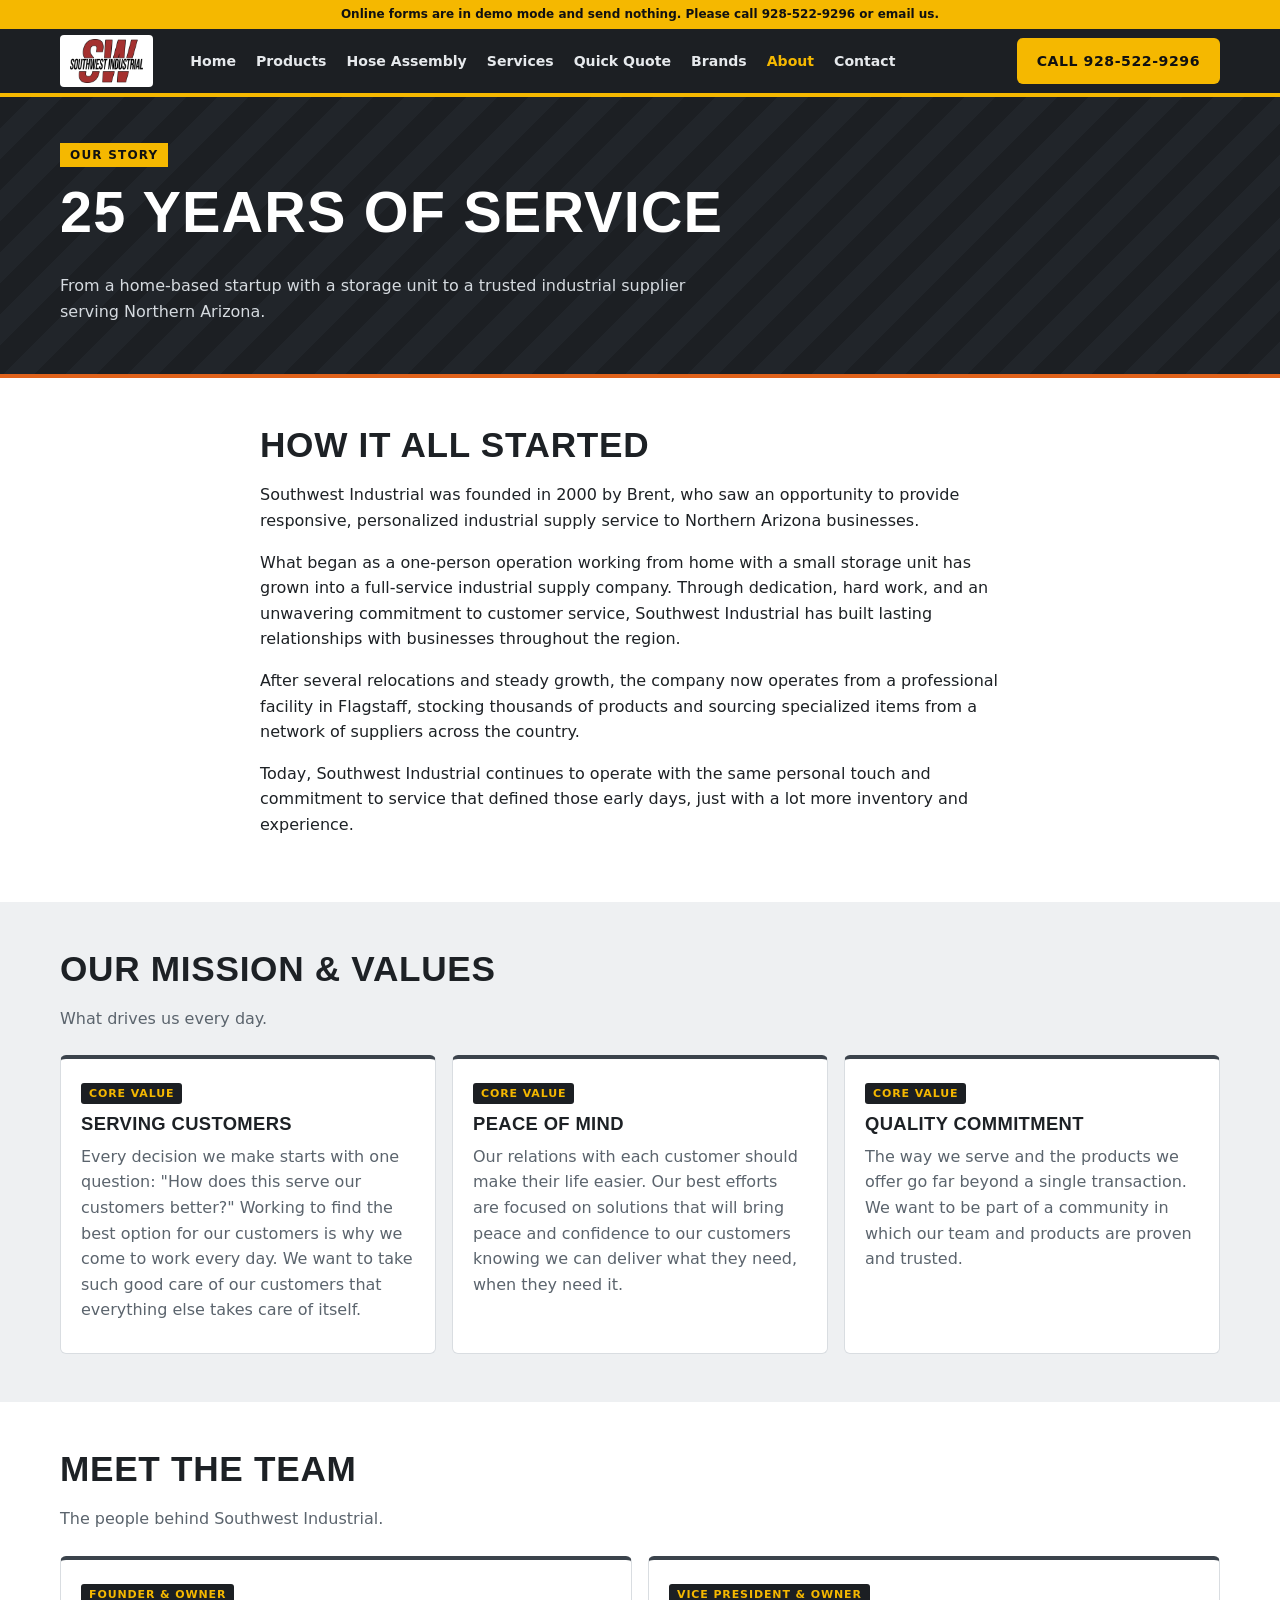
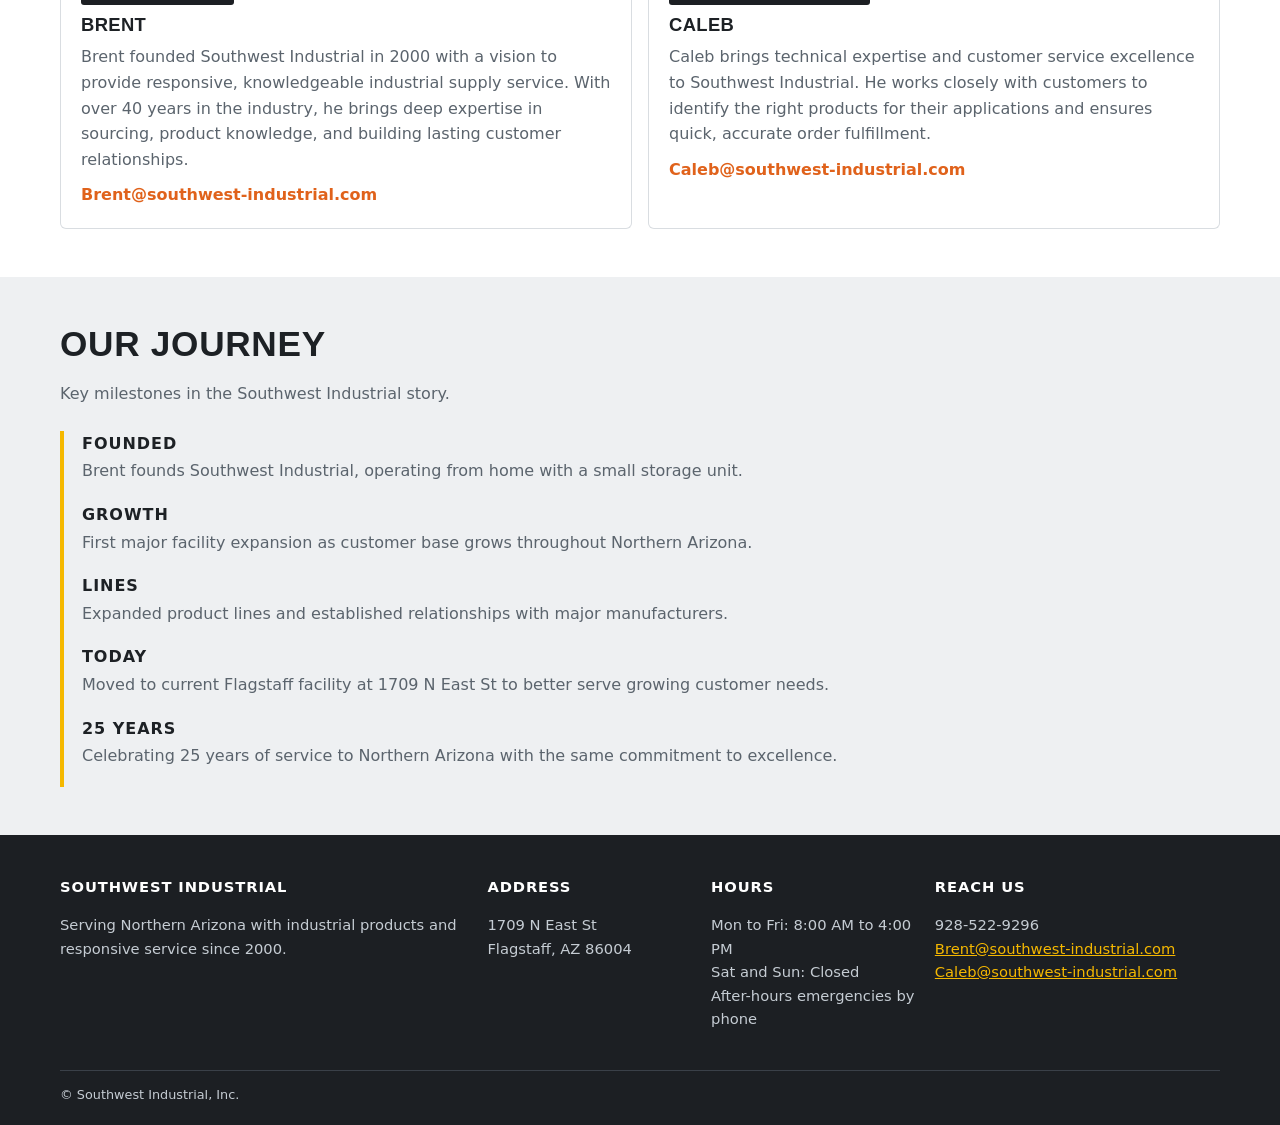
==== about/index.html @ f13c0bec "Legacy SPA route redirects, 404 page, bump asset version" ====
<!doctype html><html lang="en"><head><meta charset="utf-8"><title>Redirecting to About | Southwest Industrial</title><link rel="canonical" href="https://southwest-industrial.com/about.html"><meta name="robots" content="noindex,follow"><meta http-equiv="refresh" content="0; url=../about.html"><script>location.replace("../about.html"+location.search+location.hash)</script></head><body><p>This page has moved to <a href="../about.html">About</a>.</p></body></html>
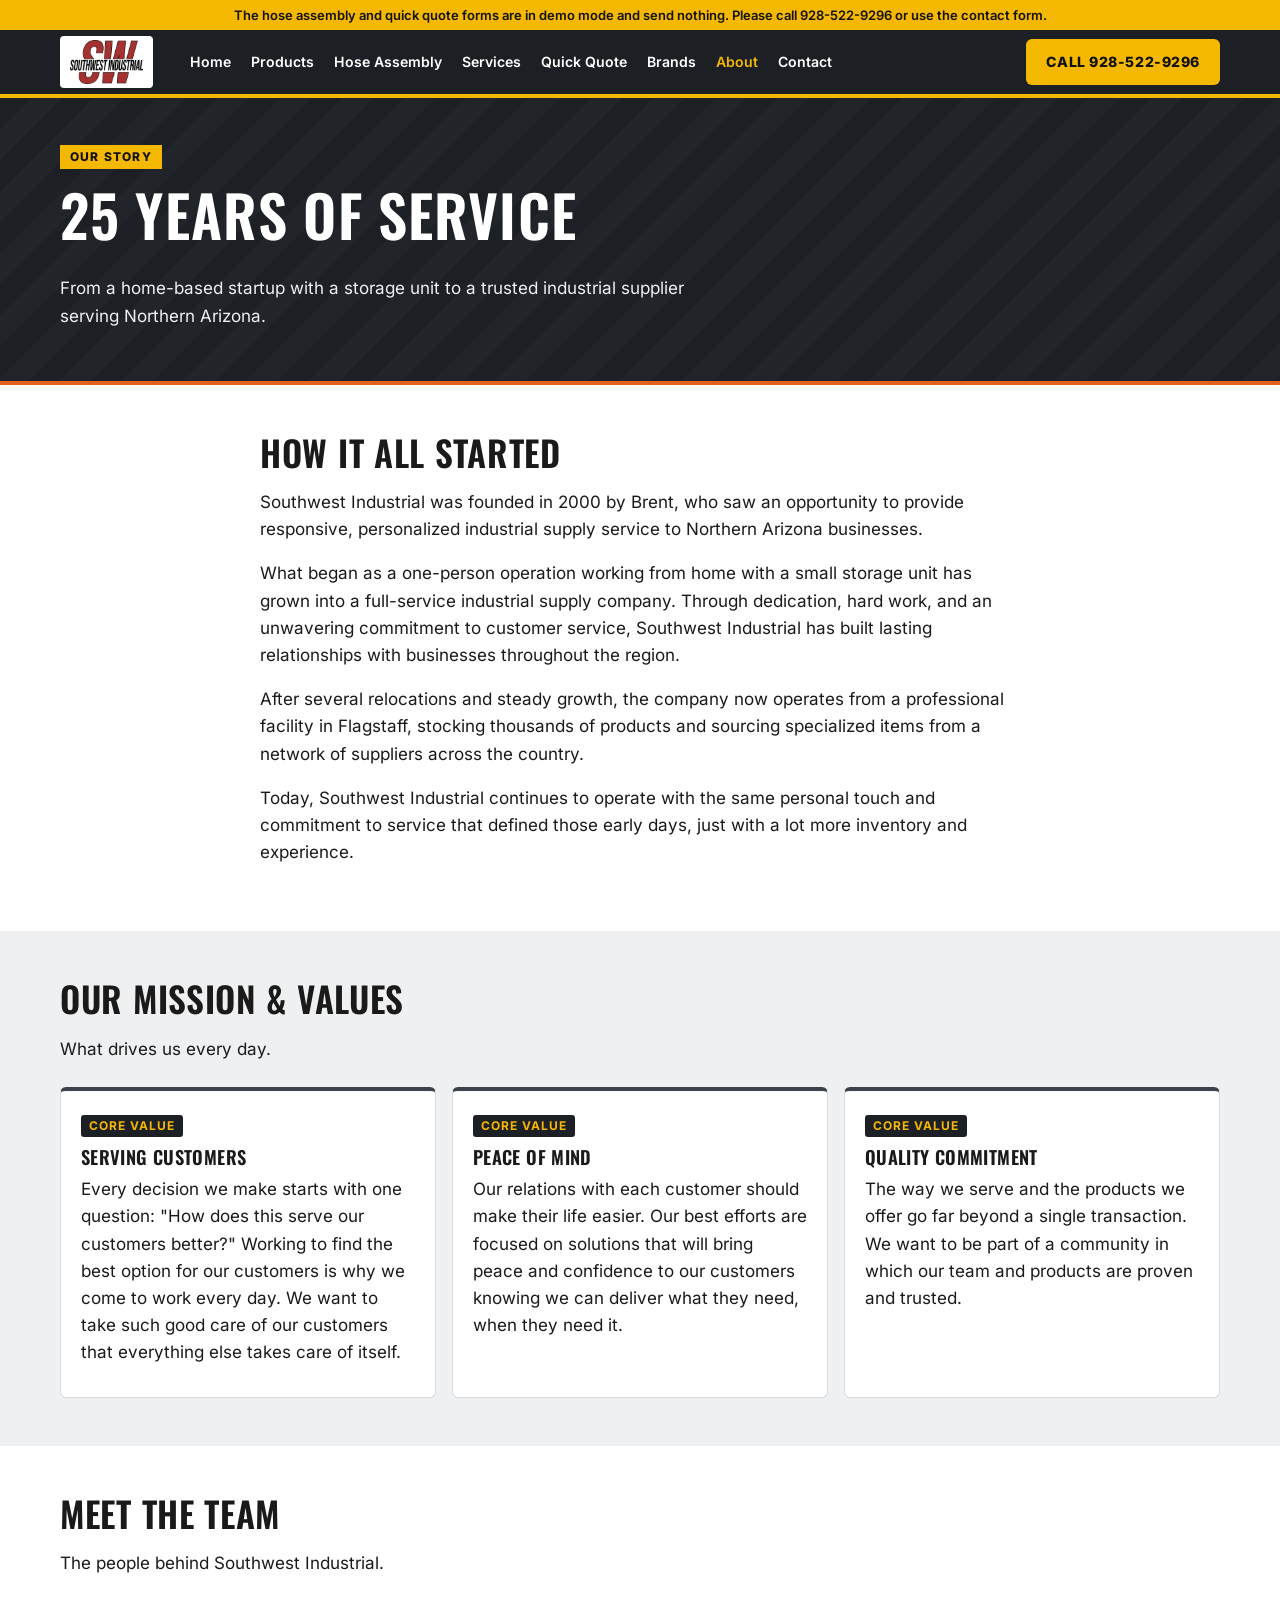
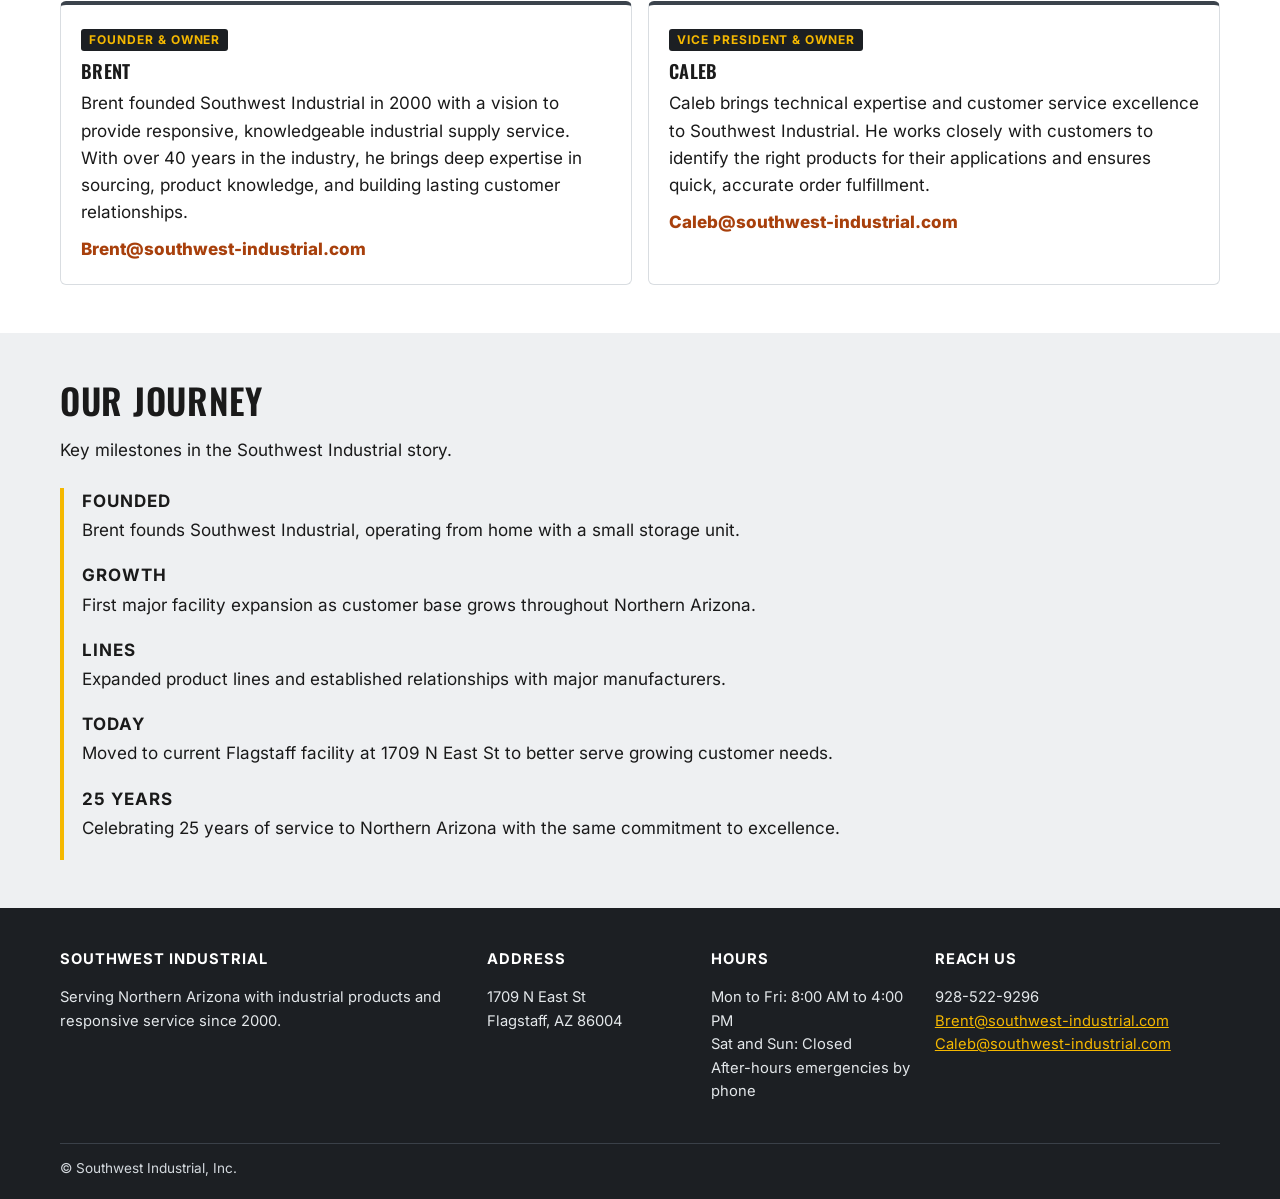
==== commit 34e06345: "Private page-view stats: Cloudflare Web Analytics beacon (external, SRI, cookieless, no visible coun" ====
--- a/about/index.html
+++ b/about/index.html
@@ -1 +1 @@
-<!doctype html><html lang="en"><head><meta charset="utf-8"><title>Redirecting to About | Southwest Industrial</title><link rel="canonical" href="https://southwest-industrial.com/about.html"><meta name="robots" content="noindex,follow"><meta http-equiv="refresh" content="0; url=../about.html"><script>location.replace("../about.html"+location.search+location.hash)</script></head><body><p>This page has moved to <a href="../about.html">About</a>.</p></body></html>
+<!doctype html><html lang="en"><head><meta charset="utf-8"><title>Redirecting to About | Southwest Industrial</title><link rel="canonical" href="https://southwest-industrial.com/about.html"><meta name="robots" content="noindex,follow"><meta http-equiv="refresh" content="0; url=../about.html"><script>location.replace("../about.html"+location.search+location.hash)</script></head><body><p>This page has moved to <a href="../about.html">About</a>.</p><script defer src="https://static.cloudflareinsights.com/beacon.min.js/vce701823e78c4301a35b7e07294d87301792088814092" integrity="sha512-UKNk8GbxkABxKcXYuLkO16EleLGUkcvJWtpSNmExE0Too3ZaFAxTscNWEc1OdAv5/BikHawapSCaiD2XCmp+Bw==" crossorigin="anonymous" data-cf-beacon='{"token":"66372faf2f014e2a80ebbb38c5d22c35"}'></script></body></html>
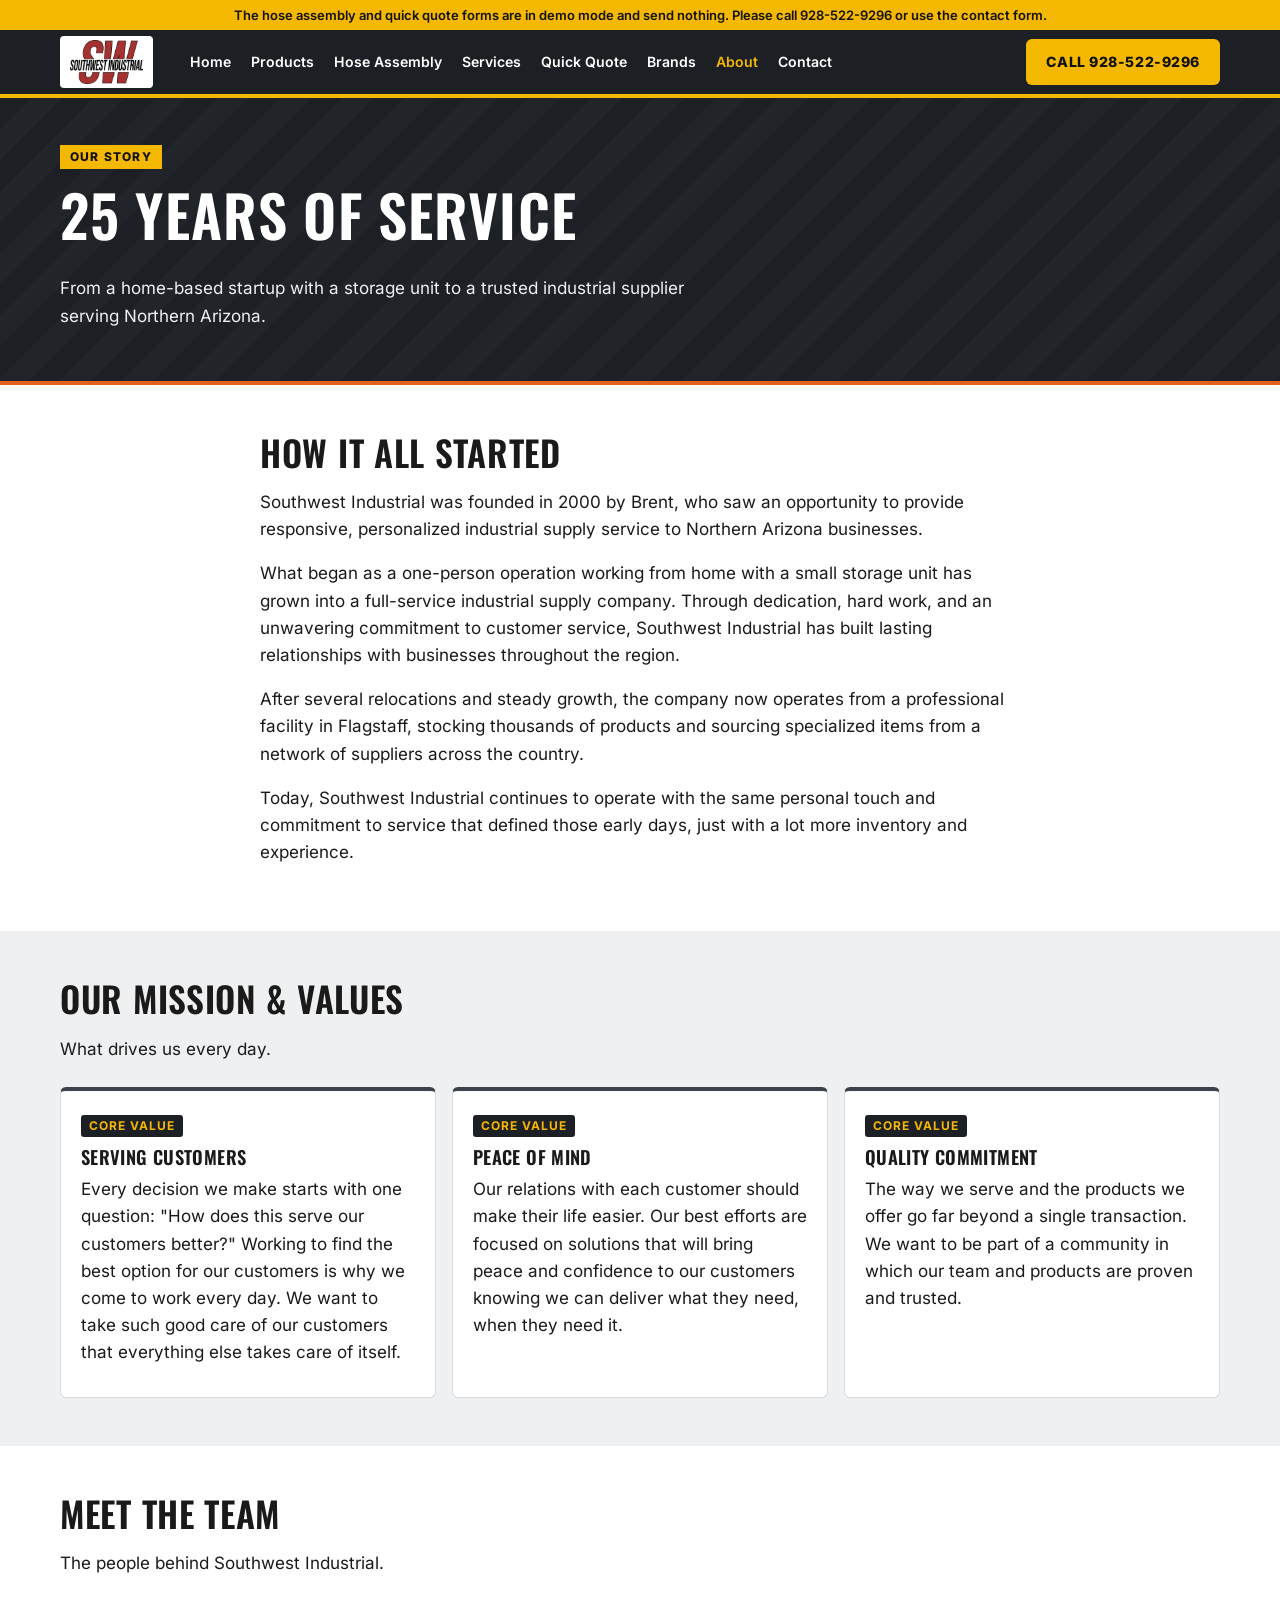
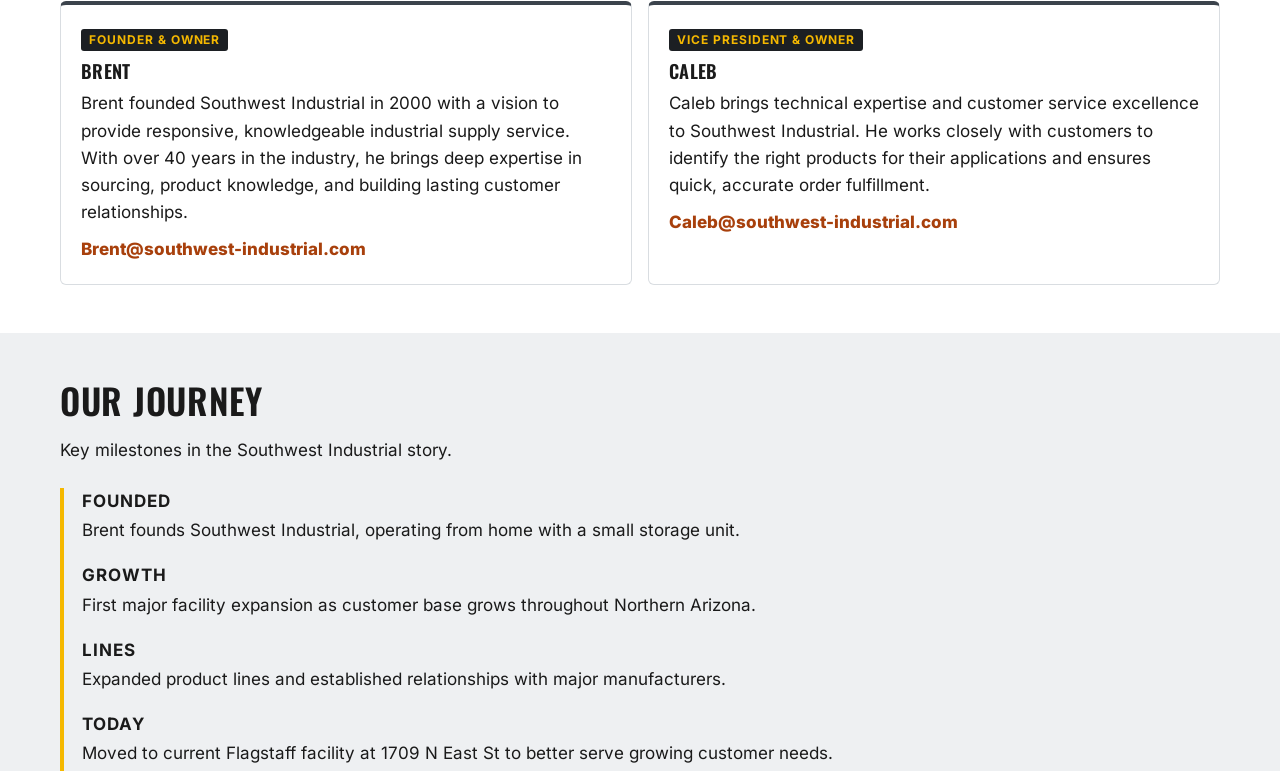
==== commit 5bbb0eef: "Security baseline: CSP meta on all pages (zone not yet active on Cloudflare) (#2) Co-authored-by: st" ====
--- a/about/index.html
+++ b/about/index.html
@@ -1 +1 @@
-<!doctype html><html lang="en"><head><meta charset="utf-8"><title>Redirecting to About | Southwest Industrial</title><link rel="canonical" href="https://southwest-industrial.com/about.html"><meta name="robots" content="noindex,follow"><meta http-equiv="refresh" content="0; url=../about.html"><script>location.replace("../about.html"+location.search+location.hash)</script></head><body><p>This page has moved to <a href="../about.html">About</a>.</p><script defer src="https://static.cloudflareinsights.com/beacon.min.js/vce701823e78c4301a35b7e07294d87301792088814092" integrity="sha512-UKNk8GbxkABxKcXYuLkO16EleLGUkcvJWtpSNmExE0Too3ZaFAxTscNWEc1OdAv5/BikHawapSCaiD2XCmp+Bw==" crossorigin="anonymous" data-cf-beacon='{"token":"66372faf2f014e2a80ebbb38c5d22c35"}'></script></body></html>
+<!doctype html><html lang="en"><head><meta charset="utf-8"><meta http-equiv="Content-Security-Policy" content="default-src 'self'; script-src 'self' https://challenges.cloudflare.com https://static.cloudflareinsights.com https://maps.googleapis.com https://maps.gstatic.com; frame-src https://challenges.cloudflare.com https://www.google.com; style-src 'self' https://fonts.googleapis.com; font-src 'self' https://fonts.gstatic.com; img-src 'self' data: https://maps.googleapis.com https://maps.gstatic.com; connect-src 'self' https://swi-contact.stellartimelock.workers.dev https://cloudflareinsights.com https://maps.googleapis.com; object-src 'none'; base-uri 'self'; form-action 'self'; upgrade-insecure-requests"><title>Redirecting to About | Southwest Industrial</title><link rel="canonical" href="https://southwest-industrial.com/about.html"><meta name="robots" content="noindex,follow"><meta http-equiv="refresh" content="0; url=../about.html"><script>location.replace("../about.html"+location.search+location.hash)</script></head><body><p>This page has moved to <a href="../about.html">About</a>.</p><script defer src="https://static.cloudflareinsights.com/beacon.min.js/vce701823e78c4301a35b7e07294d87301792088814092" integrity="sha512-UKNk8GbxkABxKcXYuLkO16EleLGUkcvJWtpSNmExE0Too3ZaFAxTscNWEc1OdAv5/BikHawapSCaiD2XCmp+Bw==" crossorigin="anonymous" data-cf-beacon='{"token":"66372faf2f014e2a80ebbb38c5d22c35"}'></script></body></html>
